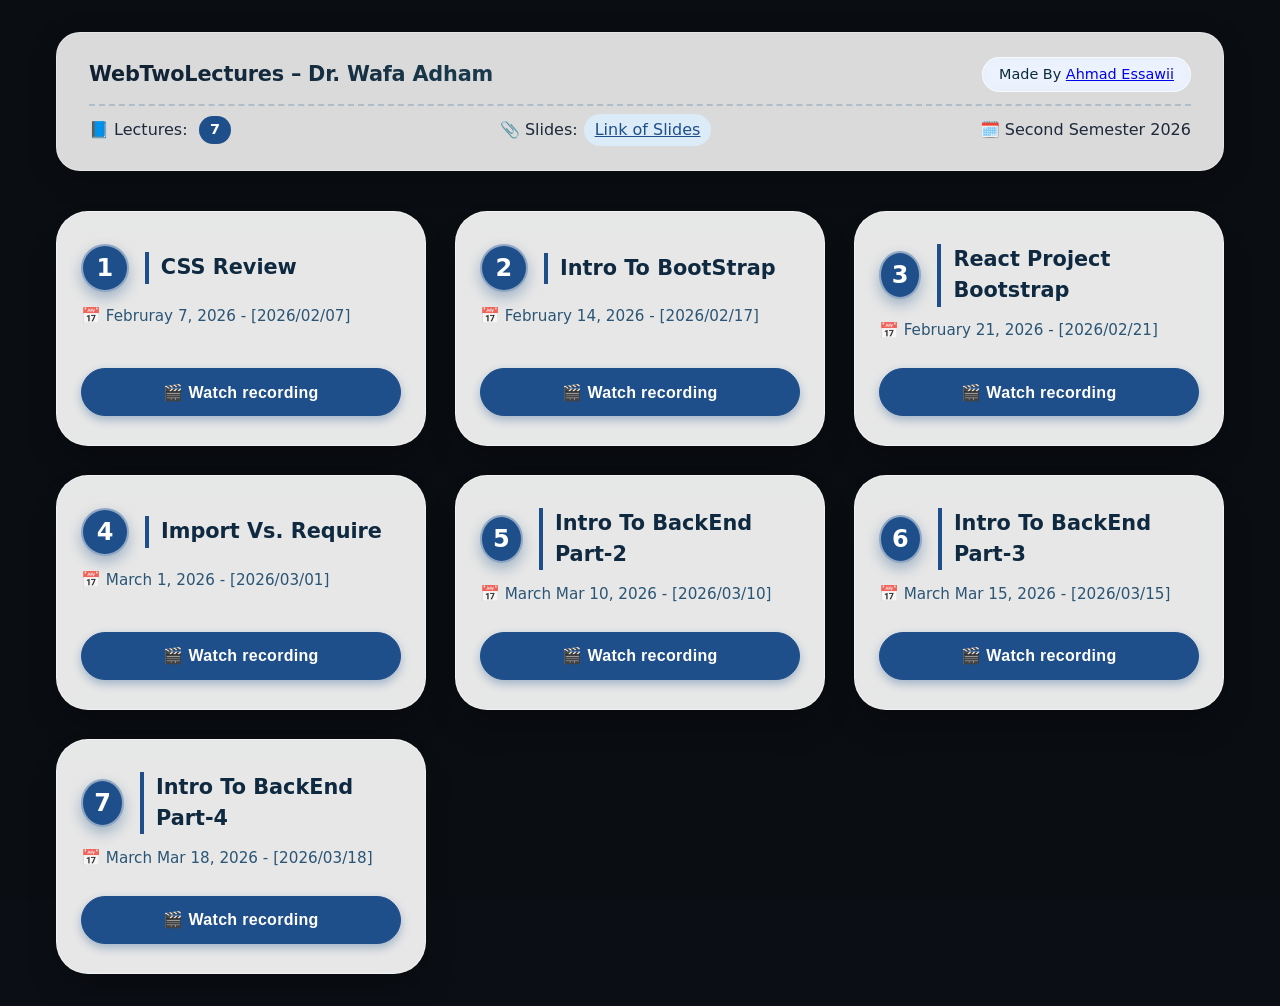
==== index.html @ af9c3833 "update lec 4 bio" ====
<!doctype html>
<html lang="en">
  <head>
    <meta charset="UTF-8" />
    <meta name="viewport" content="width=device-width, initial-scale=1.0" />
    <title>WebTwoLectures · Dr. Wafa Adham · recordings</title>
    <link rel="icon" type="image/png" href="favicon.svg" />
    <style>
      /* ----- RESET & BASE (with background canvas) ----- */
      * {
        margin: 0;
        padding: 0;
        box-sizing: border-box;
      }

      body {
        font-family:
          "Inter",
          system-ui,
          "Segoe UI",
          sans-serif;
        line-height: 1.5;
        color: #1e293b;
        min-height: 100vh;
        position: relative;
        background-color: #0b0e14; /* fallback dark */
      }

      /* canvas for moving code background (matrix-like rain) */
      #bg-canvas {
        position: fixed;
        top: 0;
        left: 0;
        width: 100%;
        height: 100%;
        z-index: 0;
        pointer-events: none;
        opacity: 0.3; /* slightly more subtle to let cards pop */
      }

      /* main container – centered, max width, sits above canvas */
      .container {
        max-width: 1200px;
        width: 100%;
        margin: 0 auto;
        padding: 2rem 1rem;
        position: relative;
        z-index: 2;
      }

      /* ----- HEADER RECTANGLE (with translucency) ----- */
      .header {
        background: rgba(255, 255, 255, 0.85);
        backdrop-filter: blur(8px);
        -webkit-backdrop-filter: blur(8px);
        border-radius: 24px;
        padding: 1.5rem 2rem;
        margin-bottom: 2.5rem;
        box-shadow: 0 8px 30px rgba(0, 0, 0, 0.2);
        border: 1px solid rgba(255, 255, 255, 0.3);
      }

      .header-top {
        display: flex;
        flex-wrap: wrap;
        justify-content: space-between;
        align-items: center;
        gap: 1rem 1.5rem;
        margin-bottom: 0.75rem;
      }

      .header-top span:first-child {
        font-weight: 600;
        font-size: 1.3rem;
        letter-spacing: -0.01em;
        background: linear-gradient(145deg, #0f1e2f, #1b3b4f);
        -webkit-background-clip: text;
        -webkit-text-fill-color: transparent;
        background-clip: text;
      }

      .header-top span:last-child {
        background: rgba(230, 240, 255, 0.7);
        backdrop-filter: blur(4px);
        padding: 0.35rem 1rem;
        border-radius: 40px;
        font-size: 0.9rem;
        font-weight: 500;
        color: #0c2b3b;
        border: 1px solid rgba(255, 255, 255, 0.6);
      }

      .header-bottom {
        display: flex;
        flex-wrap: wrap;
        justify-content: space-between;
        align-items: center;
        gap: 0.75rem 2rem;
        padding-top: 0.5rem;
        border-top: 2px dashed rgba(0, 70, 120, 0.2);
      }

      .header-bottom span {
        display: inline-flex;
        align-items: center;
        gap: 0.4rem;
        font-size: 1rem;
      }

      .header-bottom a {
        color: #1f4f8a;
        
        font-weight: 500;
        padding: 0.2rem 0.6rem;
        background: rgba(220, 240, 255, 0.8);
        border-radius: 30px;
        transition: all 0.2s;
        border: 1px solid transparent;
      }

      .header-bottom a:hover {
        background: white;
        border-color: #1f4f8a;
        box-shadow: 0 2px 8px rgba(0, 70, 150, 0.25);
      }

      #lecture-count {
        background: #1f4f8a;
        color: white;
        font-weight: 600;
        padding: 0.2rem 0.7rem;
        border-radius: 40px;
        margin-left: 0.3rem;
        font-size: 0.9rem;
      }

      /* ----- LECTURE CARDS GRID (glassmorphism) ----- */
      .cards-grid {
        display: grid;
        grid-template-columns: repeat(auto-fit, minmax(280px, 1fr));
        gap: 1.8rem;
      }

      .card {
        background: rgba(255, 255, 255, 0.9);
        backdrop-filter: blur(12px);
        -webkit-backdrop-filter: blur(12px);
        border-radius: 32px;
        padding: 2rem 1.5rem 1.8rem 1.5rem;
        box-shadow: 0 20px 35px -8px rgba(0, 0, 0, 0.3);
        transition: all 0.25s ease;
        border: 1px solid rgba(255, 255, 255, 0.5);
        display: flex;
        flex-direction: column;
      }

      .card:hover {
        transform: translateY(-6px);
        box-shadow: 0 28px 40px -12px rgba(0, 30, 60, 0.4);
        background: rgba(255, 255, 255, 0.95);
        border-color: rgba(255, 255, 255, 0.9);
      }

      /* circular lecture number */
      .lecture-circle {
        width: 48px;
        height: 48px;
        border-radius: 50%;
        background: #1f4f8a;
        color: white;
        display: flex;
        align-items: center;
        justify-content: center;
        font-weight: 700;
        font-size: 1.5rem;
        box-shadow: 0 6px 14px rgba(0, 60, 120, 0.3);
        border: 2px solid rgba(255, 255, 255, 0.5);
      }

      .lecture-header {
        display: flex;
        align-items: center;
        gap: 1rem;
        margin-bottom: 0.75rem;
      }

      .card .title {
        font-size: 1.3rem;
        font-weight: 600;
        color: #0f2a40;
        margin-bottom: 0;
        border-left: 4px solid #1f4f8a;
        padding-left: 0.75rem;
      }

      .card .date {
        font-size: 0.95rem;
        color: #2b5575;
        margin-bottom: 1.6rem;
        display: flex;
        align-items: center;
        gap: 0.3rem;
      }

      .card .date::before {
        content: "📅";
        font-size: 1rem;
        opacity: 0.8;
      }

      .card .btn {
        background: #1f4f8a;
        border: none;
        color: white;
        font-weight: 600;
        font-size: 1rem;
        padding: 0.85rem 1rem;
        border-radius: 50px;
        cursor: pointer;
        transition: 0.15s;
        margin-top: auto;
        border: 1px solid #1f4f8a;
        box-shadow: 0 4px 10px rgba(0, 60, 130, 0.3);
        letter-spacing: 0.3px;
        text-align: center;
      }

      .card .btn:hover {
        background: #0f3a6b;
        border-color: #0f3a6b;
        box-shadow: 0 8px 16px rgba(0, 60, 130, 0.4);
      }

      .card .btn:active {
        background: #09223f;
        transform: scale(0.98);
      }

      /* small screens adjustments */
      @media (max-width: 640px) {
        .container {
          padding: 1rem 0.8rem;
        }
        .header {
          padding: 1.2rem 1.2rem;
        }
        .header-top {
          flex-direction: column;
          align-items: start;
        }
        .header-bottom {
          flex-direction: column;
          align-items: start;
        }
      }
    </style>
  </head>
  <body>
    <!-- canvas background with moving "code rain" -->
    <canvas id="bg-canvas"></canvas>

    <div class="container">
      <!-- HEADER RECTANGLE -->
      <header class="header">
        <div class="header-top">
          <span>WebTwoLectures – Dr. Wafa Adham</a></span>
          <span>Made By 
            <a href="https://github.com/ahmadessawii06">Ahmad Essawii</a>
          </span>
        </div>
        <div class="header-bottom">
          <span>📘 Lectures: <span id="lecture-count">0</span></span>
          <span
            >📎 Slides:
            <a
              href="https://drive.google.com/drive/folders/1V4lIBkTQLwHPSqHY-ybVplbTp9C6y59g?usp=sharing"
              target="_blank"
              >Link of Slides</a
            >
          
            </span
          >
          
          <span>🗓️ Second Semester 2026</span>
        </div>
      </header>

      <!-- DYNAMIC CARD GRID (populated by javascript) -->
      <section class="cards-grid" id="cards-grid"></section>
    </div>

    <script>
      (function () {
        // ---------- LECTURE DATA (from user's actual Zoom recordings) ----------
        const lectures = [
          {
            number: 1,
            title: "CSS Review",
            date: "Februray 7, 2026 - [2026/02/07]",
            link: "https://najah.zoom.us/rec/share/GfE-yw1L3OrrpK7-4_NmH1Y3TwqD2L9-RE25ZGmRzAyy_fQp3EruBz7EmFxIPZs.f6yiy4x49yTmpgh8?startTime=1770466561000",
          },
          {
            number: 2,
            title: "Intro To BootStrap",
            date: "February 14, 2026 - [2026/02/17]",
            link: "https://najah.zoom.us/rec/share/jnXrUs1vDCTF4bRG0u16ZXqkDj1YrtQehoxVa2Ew5Ub48dmpmYC-75fMTHrUCfCi.45mSQeHfV4mw-sJD",
          },
          {
            number: 3,
            title: "React Project Bootstrap",
            date: "February 21, 2026 - [2026/02/21]",
            link: "https://najah.zoom.us/rec/share/7LRQXY2UVmUPSsKy1CGQSZcBMBHV3ytzP3WPhrN10jWZZxvfjTk7bTBpKIPqD6b_.JC_ZhQcYJ_AnfVmu",
          },
          {
            number: 4,
            title: "Import Vs. Require",
            date: "March 1, 2026 - [2026/03/01]",
            link: "https://najah.zoom.us/rec/play/i_cV4PdIHhkvTe6BQpdP_ZTJgqVLvc-HzaQJjQdWLXVQ7LXCrk9OmTTt67cMD9HKwfHPK_b2mYHsZJ2e.Ub-_vFTDfuTBlhVH?eagerLoadZvaPages=sidemenu.billing.plan_management&accessLevel=meeting&canPlayFromShare=true&from=share_recording_detail&continueMode=true&componentName=rec-play&originRequestUrl=https%3A%2F%2Fnajah.zoom.us%2Frec%2Fshare%2F3Xel1XxLfGbRfmLXL_6y4lkHfo3B3DHZxlm2fSU-pmNyiH1silzrjMYjBRPKV92r.Tso4KuNnG_EYph1h",
          },
          {number:5,
            title: "Intro To BackEnd Part-2",
            date: "March Mar 10, 2026 - [2026/03/10]",
            link: "https://najah.zoom.us/rec/play/iCs7ng-5gt39DkIOay0NP0CDi6cvbmsjDWjcNZNTDUNqySTPoe5309SylRzRpEXAoh8qYm4OBeWqc7gn.nLEEW1qcAUpH50mW?eagerLoadZvaPages=sidemenu.billing.plan_management&accessLevel=meeting&canPlayFromShare=true&from=share_recording_detail&continueMode=true&componentName=rec-play&originRequestUrl=https%3A%2F%2Fnajah.zoom.us%2Frec%2Fshare%2FbvRwZDo4JCzZ7Ok0nGcUopq6B-Aul1kcbj0qNU67GqXh1jOthjoVdJBnN5ApHsMB.6anX_3vDtdh3RY-t"
          },


          {
            number:6,
            title: "Intro To BackEnd Part-3",
            date: "March Mar 15, 2026 - [2026/03/15]",
            link: "https://najah.zoom.us/rec/play/n5huF3EDZ_UvvobanlkfDYPWSL5_QmZFFQbMGphmLTivdb3e5YfPskfhmrA0cqj-bfzLbigUoZOPEsR1.uFOMpkHSI17EnxJD?eagerLoadZvaPages=sidemenu.billing.plan_management&accessLevel=meeting&canPlayFromShare=true&from=share_recording_detail&continueMode=true&componentName=rec-play&originRequestUrl=https%3A%2F%2Fnajah.zoom.us%2Frec%2Fshare%2Fool2OfLz6-yvaxJw0ith0VzrgIskfS3c1B72rJbWNVVgR9ocSqph6OvW8vo-lZjc.Kwaf0k5q1_NpdHlJ"




          }
,
            {
            number:7,
            title: "Intro To BackEnd Part-4",
            date: "March Mar 18, 2026 - [2026/03/18]",
            link: "https://youtu.be/1uypE_42kuc"




          }


        ];

        // ---------- RENDER CARDS WITH CIRCLE NUMBER & REAL ZOOM LINKS ----------
        function renderLectureCards() {
          const grid = document.getElementById("cards-grid");
          if (!grid) return;

          grid.innerHTML = "";

          lectures.forEach((lect) => {
            const card = document.createElement("div");
            card.className = "card";

            // using a circle for lecture number + separate title
            card.innerHTML = `
            <div class="lecture-header">
              <div class="lecture-circle">${lect.number}</div>
              <p class="title">${lect.title}</p>
            </div>
            <p class="date">${lect.date}</p>
            <button class="btn" data-link="${lect.link}">🎬 Watch recording</button>
          `;

            // attach click handler to open Zoom link in new tab
            const button = card.querySelector(".btn");
            button.addEventListener("click", (e) => {
              e.preventDefault();
              const link = button.getAttribute("data-link");
              if (link) {
                window.open(link, "_blank", "noopener,noreferrer");
              } else {
                alert("Recording link not available.");
              }
            });

            grid.appendChild(card);
          });

          // update header count
          document.getElementById("lecture-count").textContent =
            lectures.length;
        }

        // run on DOM ready
        if (document.readyState === "loading") {
          document.addEventListener("DOMContentLoaded", renderLectureCards);
        } else {
          renderLectureCards();
        }

        // ---------- BACKGROUND "CODE RAIN" (matrix-like, keeps the vibe) ----------
        const canvas = document.getElementById("bg-canvas");
        const ctx = canvas.getContext("2d");

        let width, height;
        let columns = [];
        const fontSize = 18; // size of each "character"
        const chars =
          "01アイウエオカキクケコサシスセソタチツテトナニヌネノハヒフヘホマミムメモヤユヨラリルレロワヲンｱｲｳｴｵｶｷｸｹｺｻｼｽｾｿﾀﾁﾂﾃﾄﾅﾆﾇﾈﾉﾊﾋﾌﾍﾎﾏﾐﾑﾒﾓﾔﾕﾖﾗﾘﾙﾚﾛﾜｦﾝABCDEFGHIJKLMNOPQRSTUVWXYZ{}[]<>/\\|=+-_*&^%$#@!~";

        function initCanvas() {
          width = window.innerWidth;
          height = window.innerHeight;
          canvas.width = width;
          canvas.height = height;

          // number of columns based on character width
          const colCount = Math.ceil(width / fontSize);
          columns = [];
          for (let i = 0; i < colCount; i++) {
            columns[i] = Math.floor(Math.random() * -height); // start above screen
          }
        }

        function drawRain() {
          // semi-transparent black to create trail effect
          ctx.fillStyle = "rgba(8, 12, 18, 0.07)";
          ctx.fillRect(0, 0, width, height);

          ctx.fillStyle = "#8dd0ff"; // light blue code
          ctx.font = `bold ${fontSize}px 'Courier New', monospace`;
          ctx.textAlign = "center";

          for (let i = 0; i < columns.length; i++) {
            // pick a random character
            const char = chars[Math.floor(Math.random() * chars.length)];
            const x = i * fontSize + fontSize / 2;
            const y = columns[i];

            // draw character
            ctx.fillText(char, x, y);

            // move column down, reset if off screen
            if (y > height + fontSize) {
              columns[i] = -fontSize * Math.random() * 10;
            } else {
              columns[i] += fontSize * 0.5; // speed
            }
          }
          requestAnimationFrame(drawRain);
        }

        window.addEventListener("resize", () => {
          initCanvas();
        });

        // start background
        initCanvas();
        drawRain();
      })();
    </script>
  </body>
</html>
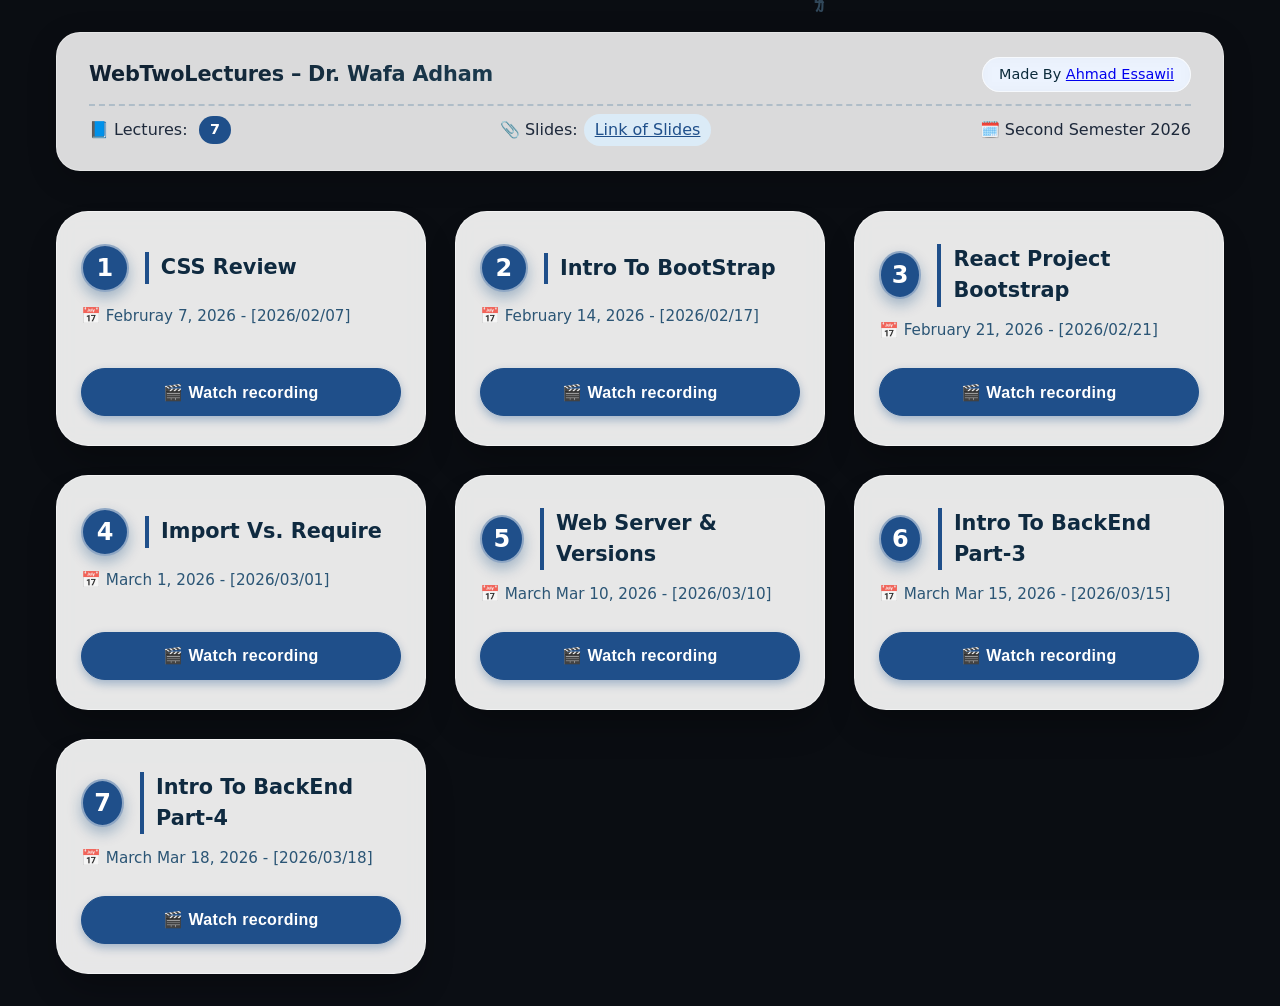
==== commit ebc29253: "update lec5 title" ====
--- a/index.html
+++ b/index.html
@@ -318,7 +318,7 @@
             link: "https://najah.zoom.us/rec/play/i_cV4PdIHhkvTe6BQpdP_ZTJgqVLvc-HzaQJjQdWLXVQ7LXCrk9OmTTt67cMD9HKwfHPK_b2mYHsZJ2e.Ub-_vFTDfuTBlhVH?eagerLoadZvaPages=sidemenu.billing.plan_management&accessLevel=meeting&canPlayFromShare=true&from=share_recording_detail&continueMode=true&componentName=rec-play&originRequestUrl=https%3A%2F%2Fnajah.zoom.us%2Frec%2Fshare%2F3Xel1XxLfGbRfmLXL_6y4lkHfo3B3DHZxlm2fSU-pmNyiH1silzrjMYjBRPKV92r.Tso4KuNnG_EYph1h",
           },
           {number:5,
-            title: "Intro To BackEnd Part-2",
+            title: "Web Server & Versions",
             date: "March Mar 10, 2026 - [2026/03/10]",
             link: "https://najah.zoom.us/rec/play/iCs7ng-5gt39DkIOay0NP0CDi6cvbmsjDWjcNZNTDUNqySTPoe5309SylRzRpEXAoh8qYm4OBeWqc7gn.nLEEW1qcAUpH50mW?eagerLoadZvaPages=sidemenu.billing.plan_management&accessLevel=meeting&canPlayFromShare=true&from=share_recording_detail&continueMode=true&componentName=rec-play&originRequestUrl=https%3A%2F%2Fnajah.zoom.us%2Frec%2Fshare%2FbvRwZDo4JCzZ7Ok0nGcUopq6B-Aul1kcbj0qNU67GqXh1jOthjoVdJBnN5ApHsMB.6anX_3vDtdh3RY-t"
           },
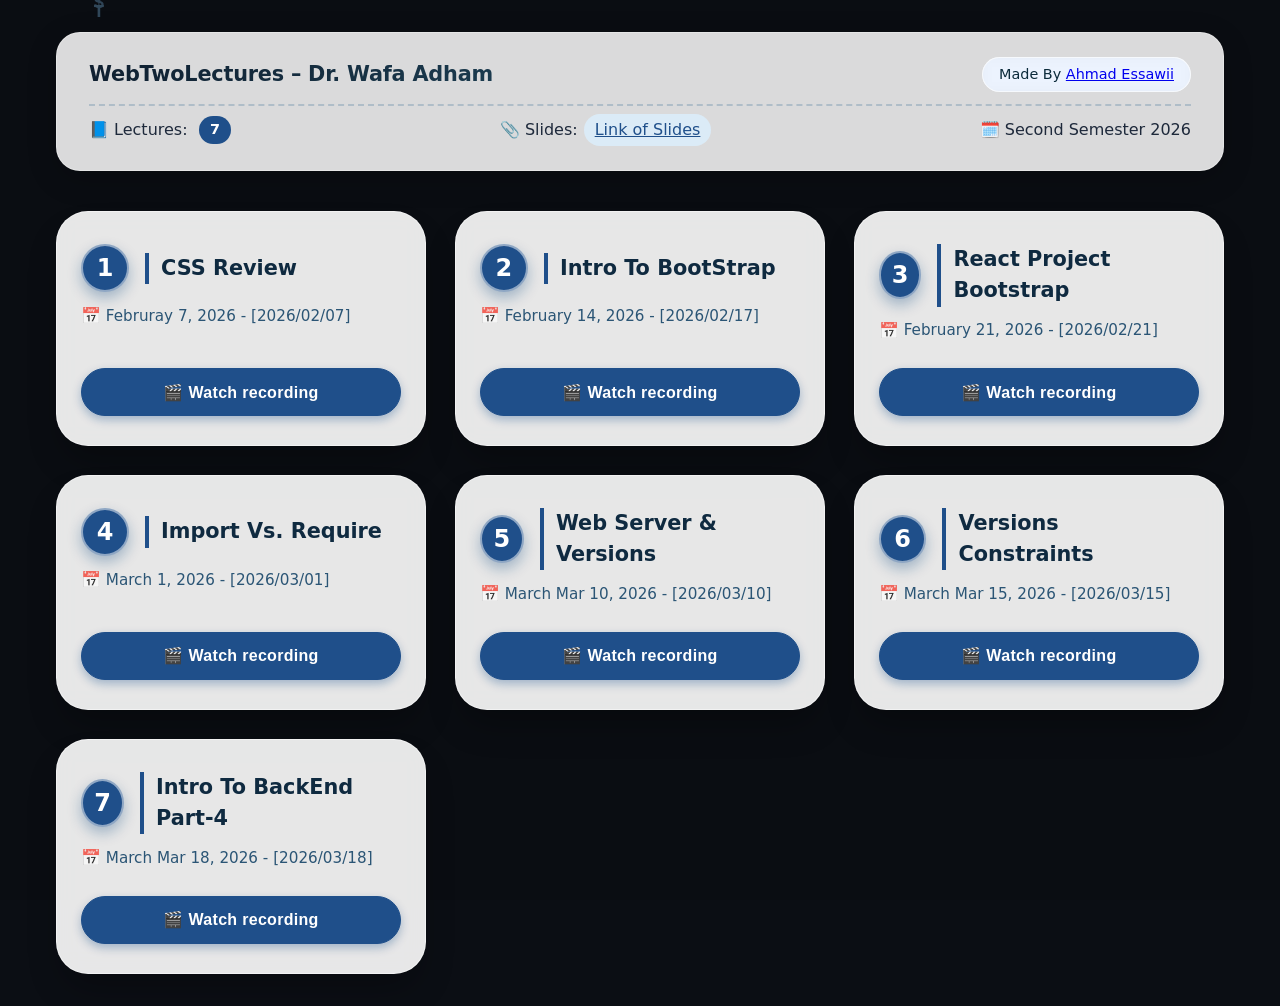
==== commit 691cc84a: "update lec6 title" ====
--- a/index.html
+++ b/index.html
@@ -326,7 +326,7 @@
 
           {
             number:6,
-            title: "Intro To BackEnd Part-3",
+            title: "Versions Constraints",
             date: "March Mar 15, 2026 - [2026/03/15]",
             link: "https://najah.zoom.us/rec/play/n5huF3EDZ_UvvobanlkfDYPWSL5_QmZFFQbMGphmLTivdb3e5YfPskfhmrA0cqj-bfzLbigUoZOPEsR1.uFOMpkHSI17EnxJD?eagerLoadZvaPages=sidemenu.billing.plan_management&accessLevel=meeting&canPlayFromShare=true&from=share_recording_detail&continueMode=true&componentName=rec-play&originRequestUrl=https%3A%2F%2Fnajah.zoom.us%2Frec%2Fshare%2Fool2OfLz6-yvaxJw0ith0VzrgIskfS3c1B72rJbWNVVgR9ocSqph6OvW8vo-lZjc.Kwaf0k5q1_NpdHlJ"
 
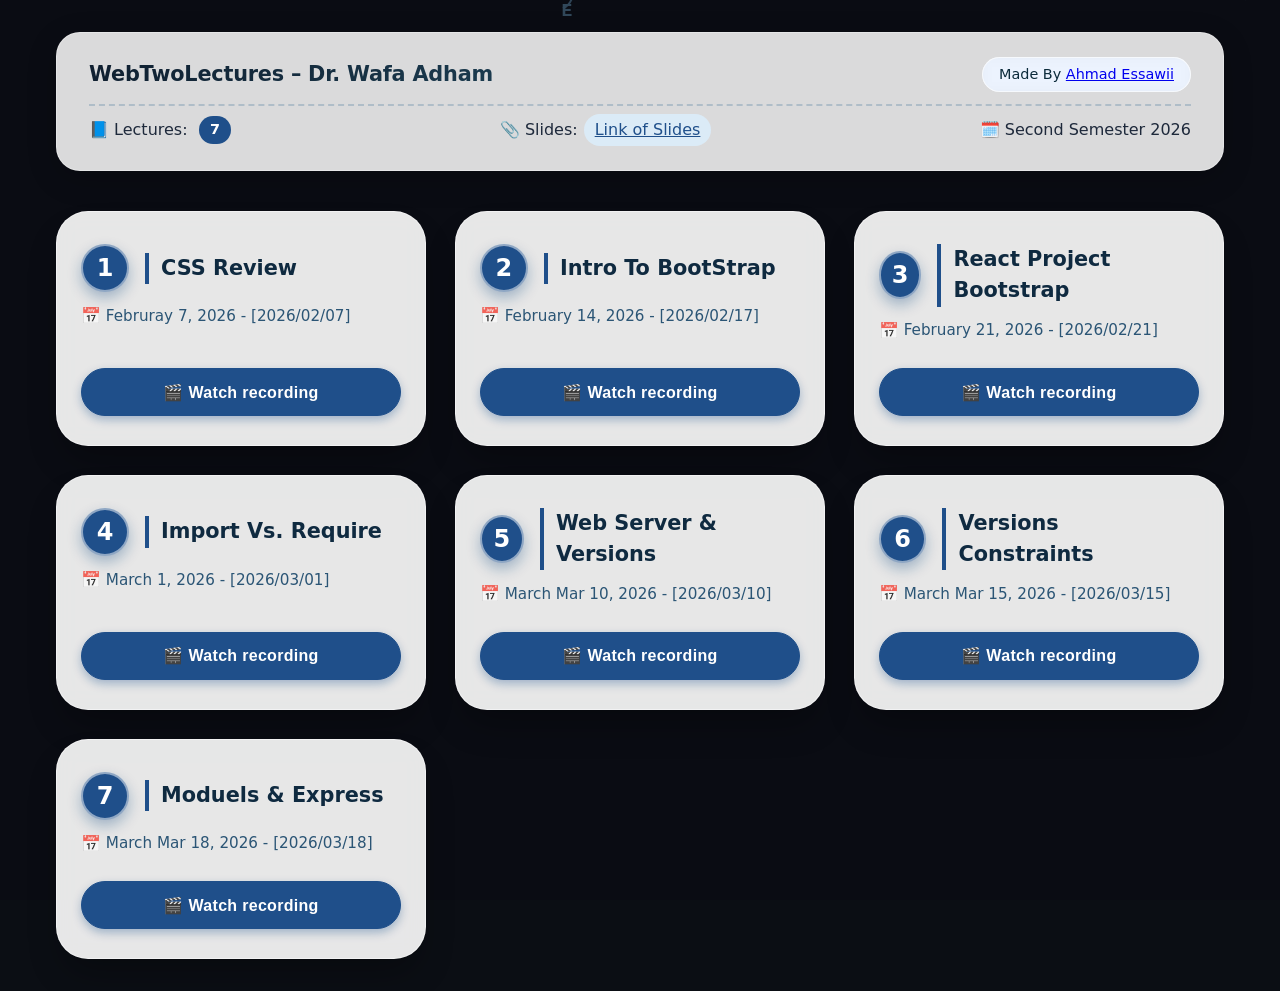
==== commit f24c6487: "update lec7 title" ====
--- a/index.html
+++ b/index.html
@@ -337,7 +337,7 @@
 ,
             {
             number:7,
-            title: "Intro To BackEnd Part-4",
+            title: "Moduels & Express",
             date: "March Mar 18, 2026 - [2026/03/18]",
             link: "https://youtu.be/1uypE_42kuc"
 
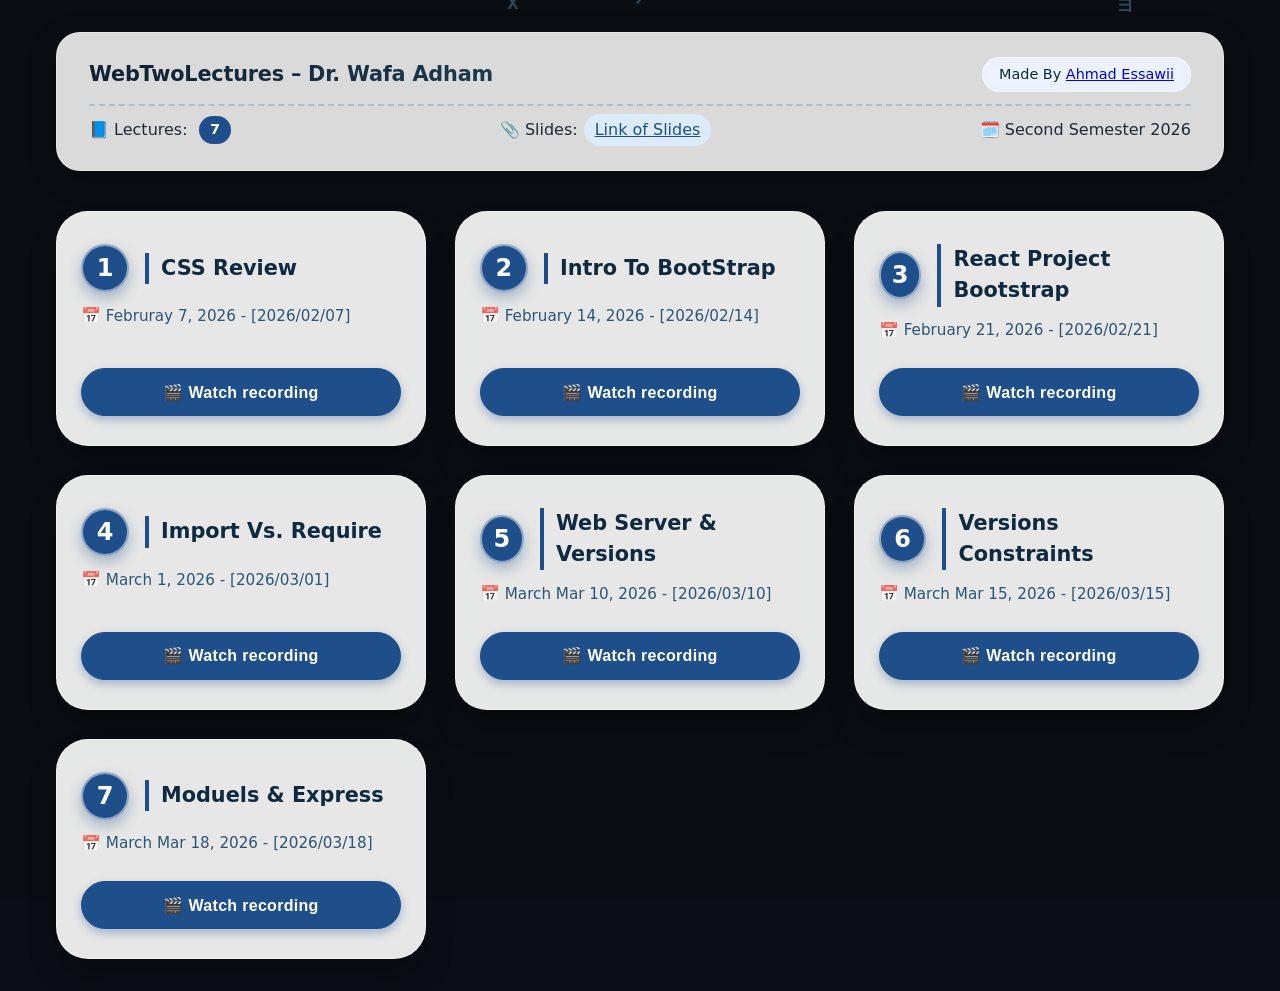
==== commit f4b3a005: "update lec 2 date" ====
--- a/index.html
+++ b/index.html
@@ -302,7 +302,7 @@
           {
             number: 2,
             title: "Intro To BootStrap",
-            date: "February 14, 2026 - [2026/02/17]",
+            date: "February 14, 2026 - [2026/02/14]",
             link: "https://najah.zoom.us/rec/share/jnXrUs1vDCTF4bRG0u16ZXqkDj1YrtQehoxVa2Ew5Ub48dmpmYC-75fMTHrUCfCi.45mSQeHfV4mw-sJD",
           },
           {
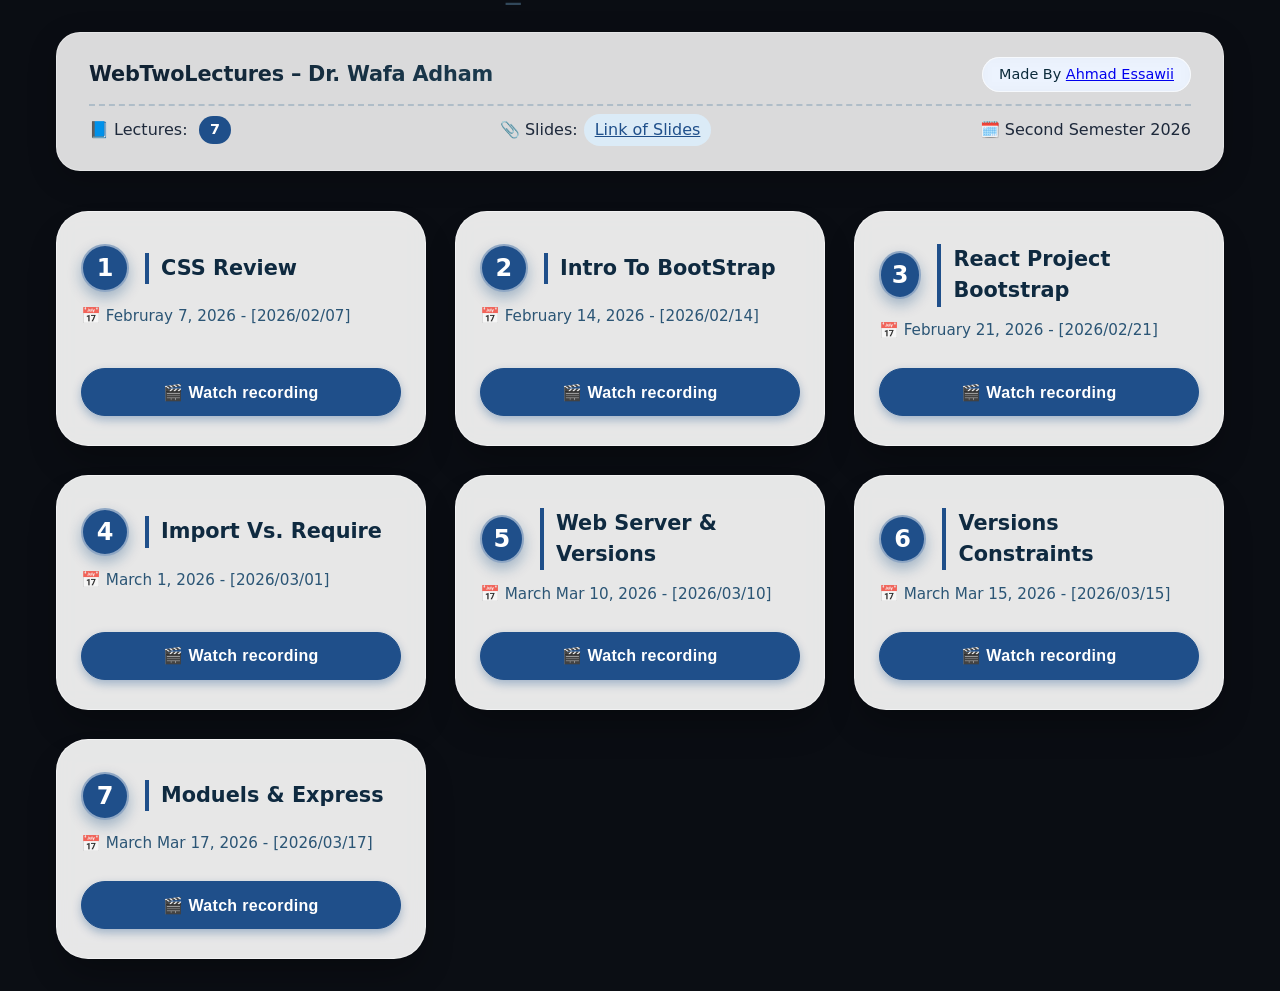
==== commit 36253399: "update lec7 title" ====
--- a/index.html
+++ b/index.html
@@ -338,7 +338,7 @@
             {
             number:7,
             title: "Moduels & Express",
-            date: "March Mar 18, 2026 - [2026/03/18]",
+            date: "March Mar 17, 2026 - [2026/03/17]",
             link: "https://youtu.be/1uypE_42kuc"
 
 
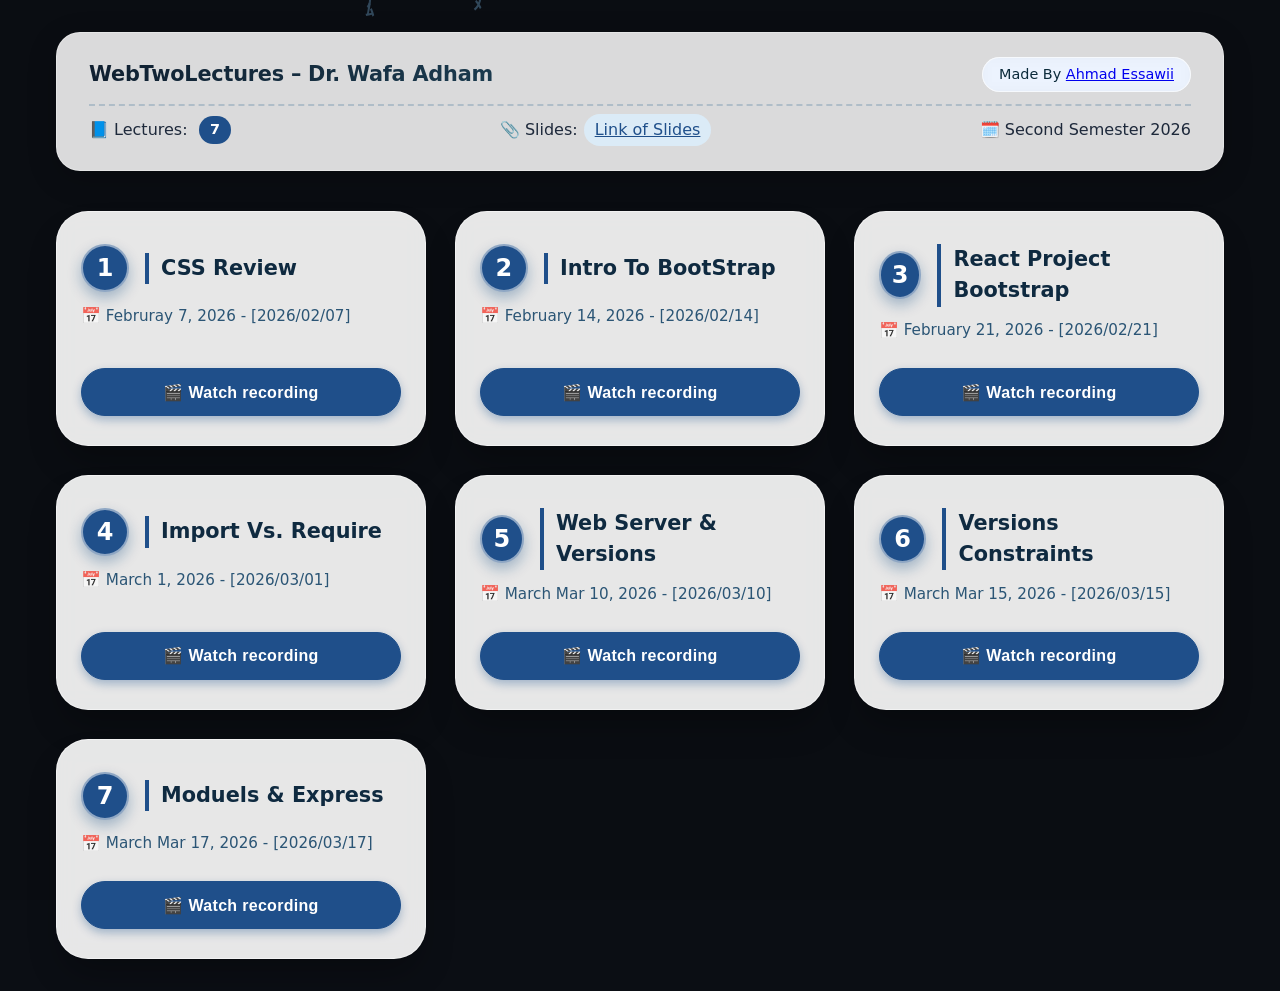
==== commit b1645697: "rechange files hirarchy" ====
--- a/index.html
+++ b/index.html
@@ -5,266 +5,16 @@
     <meta name="viewport" content="width=device-width, initial-scale=1.0" />
     <title>WebTwoLectures · Dr. Wafa Adham · recordings</title>
     <link rel="icon" type="image/png" href="favicon.svg" />
-    <style>
-      /* ----- RESET & BASE (with background canvas) ----- */
-      * {
-        margin: 0;
-        padding: 0;
-        box-sizing: border-box;
-      }
-
-      body {
-        font-family:
-          "Inter",
-          system-ui,
-          "Segoe UI",
-          sans-serif;
-        line-height: 1.5;
-        color: #1e293b;
-        min-height: 100vh;
-        position: relative;
-        background-color: #0b0e14; /* fallback dark */
-      }
-
-      /* canvas for moving code background (matrix-like rain) */
-      #bg-canvas {
-        position: fixed;
-        top: 0;
-        left: 0;
-        width: 100%;
-        height: 100%;
-        z-index: 0;
-        pointer-events: none;
-        opacity: 0.3; /* slightly more subtle to let cards pop */
-      }
-
-      /* main container – centered, max width, sits above canvas */
-      .container {
-        max-width: 1200px;
-        width: 100%;
-        margin: 0 auto;
-        padding: 2rem 1rem;
-        position: relative;
-        z-index: 2;
-      }
-
-      /* ----- HEADER RECTANGLE (with translucency) ----- */
-      .header {
-        background: rgba(255, 255, 255, 0.85);
-        backdrop-filter: blur(8px);
-        -webkit-backdrop-filter: blur(8px);
-        border-radius: 24px;
-        padding: 1.5rem 2rem;
-        margin-bottom: 2.5rem;
-        box-shadow: 0 8px 30px rgba(0, 0, 0, 0.2);
-        border: 1px solid rgba(255, 255, 255, 0.3);
-      }
-
-      .header-top {
-        display: flex;
-        flex-wrap: wrap;
-        justify-content: space-between;
-        align-items: center;
-        gap: 1rem 1.5rem;
-        margin-bottom: 0.75rem;
-      }
-
-      .header-top span:first-child {
-        font-weight: 600;
-        font-size: 1.3rem;
-        letter-spacing: -0.01em;
-        background: linear-gradient(145deg, #0f1e2f, #1b3b4f);
-        -webkit-background-clip: text;
-        -webkit-text-fill-color: transparent;
-        background-clip: text;
-      }
-
-      .header-top span:last-child {
-        background: rgba(230, 240, 255, 0.7);
-        backdrop-filter: blur(4px);
-        padding: 0.35rem 1rem;
-        border-radius: 40px;
-        font-size: 0.9rem;
-        font-weight: 500;
-        color: #0c2b3b;
-        border: 1px solid rgba(255, 255, 255, 0.6);
-      }
-
-      .header-bottom {
-        display: flex;
-        flex-wrap: wrap;
-        justify-content: space-between;
-        align-items: center;
-        gap: 0.75rem 2rem;
-        padding-top: 0.5rem;
-        border-top: 2px dashed rgba(0, 70, 120, 0.2);
-      }
-
-      .header-bottom span {
-        display: inline-flex;
-        align-items: center;
-        gap: 0.4rem;
-        font-size: 1rem;
-      }
-
-      .header-bottom a {
-        color: #1f4f8a;
-        
-        font-weight: 500;
-        padding: 0.2rem 0.6rem;
-        background: rgba(220, 240, 255, 0.8);
-        border-radius: 30px;
-        transition: all 0.2s;
-        border: 1px solid transparent;
-      }
-
-      .header-bottom a:hover {
-        background: white;
-        border-color: #1f4f8a;
-        box-shadow: 0 2px 8px rgba(0, 70, 150, 0.25);
-      }
-
-      #lecture-count {
-        background: #1f4f8a;
-        color: white;
-        font-weight: 600;
-        padding: 0.2rem 0.7rem;
-        border-radius: 40px;
-        margin-left: 0.3rem;
-        font-size: 0.9rem;
-      }
-
-      /* ----- LECTURE CARDS GRID (glassmorphism) ----- */
-      .cards-grid {
-        display: grid;
-        grid-template-columns: repeat(auto-fit, minmax(280px, 1fr));
-        gap: 1.8rem;
-      }
-
-      .card {
-        background: rgba(255, 255, 255, 0.9);
-        backdrop-filter: blur(12px);
-        -webkit-backdrop-filter: blur(12px);
-        border-radius: 32px;
-        padding: 2rem 1.5rem 1.8rem 1.5rem;
-        box-shadow: 0 20px 35px -8px rgba(0, 0, 0, 0.3);
-        transition: all 0.25s ease;
-        border: 1px solid rgba(255, 255, 255, 0.5);
-        display: flex;
-        flex-direction: column;
-      }
-
-      .card:hover {
-        transform: translateY(-6px);
-        box-shadow: 0 28px 40px -12px rgba(0, 30, 60, 0.4);
-        background: rgba(255, 255, 255, 0.95);
-        border-color: rgba(255, 255, 255, 0.9);
-      }
-
-      /* circular lecture number */
-      .lecture-circle {
-        width: 48px;
-        height: 48px;
-        border-radius: 50%;
-        background: #1f4f8a;
-        color: white;
-        display: flex;
-        align-items: center;
-        justify-content: center;
-        font-weight: 700;
-        font-size: 1.5rem;
-        box-shadow: 0 6px 14px rgba(0, 60, 120, 0.3);
-        border: 2px solid rgba(255, 255, 255, 0.5);
-      }
-
-      .lecture-header {
-        display: flex;
-        align-items: center;
-        gap: 1rem;
-        margin-bottom: 0.75rem;
-      }
-
-      .card .title {
-        font-size: 1.3rem;
-        font-weight: 600;
-        color: #0f2a40;
-        margin-bottom: 0;
-        border-left: 4px solid #1f4f8a;
-        padding-left: 0.75rem;
-      }
-
-      .card .date {
-        font-size: 0.95rem;
-        color: #2b5575;
-        margin-bottom: 1.6rem;
-        display: flex;
-        align-items: center;
-        gap: 0.3rem;
-      }
-
-      .card .date::before {
-        content: "📅";
-        font-size: 1rem;
-        opacity: 0.8;
-      }
-
-      .card .btn {
-        background: #1f4f8a;
-        border: none;
-        color: white;
-        font-weight: 600;
-        font-size: 1rem;
-        padding: 0.85rem 1rem;
-        border-radius: 50px;
-        cursor: pointer;
-        transition: 0.15s;
-        margin-top: auto;
-        border: 1px solid #1f4f8a;
-        box-shadow: 0 4px 10px rgba(0, 60, 130, 0.3);
-        letter-spacing: 0.3px;
-        text-align: center;
-      }
-
-      .card .btn:hover {
-        background: #0f3a6b;
-        border-color: #0f3a6b;
-        box-shadow: 0 8px 16px rgba(0, 60, 130, 0.4);
-      }
-
-      .card .btn:active {
-        background: #09223f;
-        transform: scale(0.98);
-      }
-
-      /* small screens adjustments */
-      @media (max-width: 640px) {
-        .container {
-          padding: 1rem 0.8rem;
-        }
-        .header {
-          padding: 1.2rem 1.2rem;
-        }
-        .header-top {
-          flex-direction: column;
-          align-items: start;
-        }
-        .header-bottom {
-          flex-direction: column;
-          align-items: start;
-        }
-      }
-    </style>
+    <link rel="stylesheet" href="style.css" />
   </head>
   <body>
-    <!-- canvas background with moving "code rain" -->
     <canvas id="bg-canvas"></canvas>
-
     <div class="container">
-      <!-- HEADER RECTANGLE -->
       <header class="header">
         <div class="header-top">
-          <span>WebTwoLectures – Dr. Wafa Adham</a></span>
-          <span>Made By 
+          <span>WebTwoLectures – Dr. Wafa Adham</span>
+          <span
+            >Made By
             <a href="https://github.com/ahmadessawii06">Ahmad Essawii</a>
           </span>
         </div>
@@ -277,186 +27,12 @@
               target="_blank"
               >Link of Slides</a
             >
-          
-            </span
-          >
-          
+          </span>
           <span>🗓️ Second Semester 2026</span>
         </div>
       </header>
-
-      <!-- DYNAMIC CARD GRID (populated by javascript) -->
       <section class="cards-grid" id="cards-grid"></section>
     </div>
-
-    <script>
-      (function () {
-        // ---------- LECTURE DATA (from user's actual Zoom recordings) ----------
-        const lectures = [
-          {
-            number: 1,
-            title: "CSS Review",
-            date: "Februray 7, 2026 - [2026/02/07]",
-            link: "https://najah.zoom.us/rec/share/GfE-yw1L3OrrpK7-4_NmH1Y3TwqD2L9-RE25ZGmRzAyy_fQp3EruBz7EmFxIPZs.f6yiy4x49yTmpgh8?startTime=1770466561000",
-          },
-          {
-            number: 2,
-            title: "Intro To BootStrap",
-            date: "February 14, 2026 - [2026/02/14]",
-            link: "https://najah.zoom.us/rec/share/jnXrUs1vDCTF4bRG0u16ZXqkDj1YrtQehoxVa2Ew5Ub48dmpmYC-75fMTHrUCfCi.45mSQeHfV4mw-sJD",
-          },
-          {
-            number: 3,
-            title: "React Project Bootstrap",
-            date: "February 21, 2026 - [2026/02/21]",
-            link: "https://najah.zoom.us/rec/share/7LRQXY2UVmUPSsKy1CGQSZcBMBHV3ytzP3WPhrN10jWZZxvfjTk7bTBpKIPqD6b_.JC_ZhQcYJ_AnfVmu",
-          },
-          {
-            number: 4,
-            title: "Import Vs. Require",
-            date: "March 1, 2026 - [2026/03/01]",
-            link: "https://najah.zoom.us/rec/play/i_cV4PdIHhkvTe6BQpdP_ZTJgqVLvc-HzaQJjQdWLXVQ7LXCrk9OmTTt67cMD9HKwfHPK_b2mYHsZJ2e.Ub-_vFTDfuTBlhVH?eagerLoadZvaPages=sidemenu.billing.plan_management&accessLevel=meeting&canPlayFromShare=true&from=share_recording_detail&continueMode=true&componentName=rec-play&originRequestUrl=https%3A%2F%2Fnajah.zoom.us%2Frec%2Fshare%2F3Xel1XxLfGbRfmLXL_6y4lkHfo3B3DHZxlm2fSU-pmNyiH1silzrjMYjBRPKV92r.Tso4KuNnG_EYph1h",
-          },
-          {number:5,
-            title: "Web Server & Versions",
-            date: "March Mar 10, 2026 - [2026/03/10]",
-            link: "https://najah.zoom.us/rec/play/iCs7ng-5gt39DkIOay0NP0CDi6cvbmsjDWjcNZNTDUNqySTPoe5309SylRzRpEXAoh8qYm4OBeWqc7gn.nLEEW1qcAUpH50mW?eagerLoadZvaPages=sidemenu.billing.plan_management&accessLevel=meeting&canPlayFromShare=true&from=share_recording_detail&continueMode=true&componentName=rec-play&originRequestUrl=https%3A%2F%2Fnajah.zoom.us%2Frec%2Fshare%2FbvRwZDo4JCzZ7Ok0nGcUopq6B-Aul1kcbj0qNU67GqXh1jOthjoVdJBnN5ApHsMB.6anX_3vDtdh3RY-t"
-          },
-
-
-          {
-            number:6,
-            title: "Versions Constraints",
-            date: "March Mar 15, 2026 - [2026/03/15]",
-            link: "https://najah.zoom.us/rec/play/n5huF3EDZ_UvvobanlkfDYPWSL5_QmZFFQbMGphmLTivdb3e5YfPskfhmrA0cqj-bfzLbigUoZOPEsR1.uFOMpkHSI17EnxJD?eagerLoadZvaPages=sidemenu.billing.plan_management&accessLevel=meeting&canPlayFromShare=true&from=share_recording_detail&continueMode=true&componentName=rec-play&originRequestUrl=https%3A%2F%2Fnajah.zoom.us%2Frec%2Fshare%2Fool2OfLz6-yvaxJw0ith0VzrgIskfS3c1B72rJbWNVVgR9ocSqph6OvW8vo-lZjc.Kwaf0k5q1_NpdHlJ"
-
-
-
-
-          }
-,
-            {
-            number:7,
-            title: "Moduels & Express",
-            date: "March Mar 17, 2026 - [2026/03/17]",
-            link: "https://youtu.be/1uypE_42kuc"
-
-
-
-
-          }
-
-
-        ];
-
-        // ---------- RENDER CARDS WITH CIRCLE NUMBER & REAL ZOOM LINKS ----------
-        function renderLectureCards() {
-          const grid = document.getElementById("cards-grid");
-          if (!grid) return;
-
-          grid.innerHTML = "";
-
-          lectures.forEach((lect) => {
-            const card = document.createElement("div");
-            card.className = "card";
-
-            // using a circle for lecture number + separate title
-            card.innerHTML = `
-            <div class="lecture-header">
-              <div class="lecture-circle">${lect.number}</div>
-              <p class="title">${lect.title}</p>
-            </div>
-            <p class="date">${lect.date}</p>
-            <button class="btn" data-link="${lect.link}">🎬 Watch recording</button>
-          `;
-
-            // attach click handler to open Zoom link in new tab
-            const button = card.querySelector(".btn");
-            button.addEventListener("click", (e) => {
-              e.preventDefault();
-              const link = button.getAttribute("data-link");
-              if (link) {
-                window.open(link, "_blank", "noopener,noreferrer");
-              } else {
-                alert("Recording link not available.");
-              }
-            });
-
-            grid.appendChild(card);
-          });
-
-          // update header count
-          document.getElementById("lecture-count").textContent =
-            lectures.length;
-        }
-
-        // run on DOM ready
-        if (document.readyState === "loading") {
-          document.addEventListener("DOMContentLoaded", renderLectureCards);
-        } else {
-          renderLectureCards();
-        }
-
-        // ---------- BACKGROUND "CODE RAIN" (matrix-like, keeps the vibe) ----------
-        const canvas = document.getElementById("bg-canvas");
-        const ctx = canvas.getContext("2d");
-
-        let width, height;
-        let columns = [];
-        const fontSize = 18; // size of each "character"
-        const chars =
-          "01アイウエオカキクケコサシスセソタチツテトナニヌネノハヒフヘホマミムメモヤユヨラリルレロワヲンｱｲｳｴｵｶｷｸｹｺｻｼｽｾｿﾀﾁﾂﾃﾄﾅﾆﾇﾈﾉﾊﾋﾌﾍﾎﾏﾐﾑﾒﾓﾔﾕﾖﾗﾘﾙﾚﾛﾜｦﾝABCDEFGHIJKLMNOPQRSTUVWXYZ{}[]<>/\\|=+-_*&^%$#@!~";
-
-        function initCanvas() {
-          width = window.innerWidth;
-          height = window.innerHeight;
-          canvas.width = width;
-          canvas.height = height;
-
-          // number of columns based on character width
-          const colCount = Math.ceil(width / fontSize);
-          columns = [];
-          for (let i = 0; i < colCount; i++) {
-            columns[i] = Math.floor(Math.random() * -height); // start above screen
-          }
-        }
-
-        function drawRain() {
-          // semi-transparent black to create trail effect
-          ctx.fillStyle = "rgba(8, 12, 18, 0.07)";
-          ctx.fillRect(0, 0, width, height);
-
-          ctx.fillStyle = "#8dd0ff"; // light blue code
-          ctx.font = `bold ${fontSize}px 'Courier New', monospace`;
-          ctx.textAlign = "center";
-
-          for (let i = 0; i < columns.length; i++) {
-            // pick a random character
-            const char = chars[Math.floor(Math.random() * chars.length)];
-            const x = i * fontSize + fontSize / 2;
-            const y = columns[i];
-
-            // draw character
-            ctx.fillText(char, x, y);
-
-            // move column down, reset if off screen
-            if (y > height + fontSize) {
-              columns[i] = -fontSize * Math.random() * 10;
-            } else {
-              columns[i] += fontSize * 0.5; // speed
-            }
-          }
-          requestAnimationFrame(drawRain);
-        }
-
-        window.addEventListener("resize", () => {
-          initCanvas();
-        });
-
-        // start background
-        initCanvas();
-        drawRain();
-      })();
-    </script>
+    <script src="script.js"></script>
   </body>
 </html>
--- a/style.css
+++ b/style.css
@@ -0,0 +1,238 @@
+/* ----- RESET & BASE ----- */
+* {
+  margin: 0;
+  padding: 0;
+  box-sizing: border-box;
+}
+
+body {
+  font-family: "Inter", system-ui, "Segoe UI", sans-serif;
+  line-height: 1.5;
+  color: #1e293b;
+  min-height: 100vh;
+  position: relative;
+  background-color: #0b0e14;
+}
+
+#bg-canvas {
+  position: fixed;
+  top: 0;
+  left: 0;
+  width: 100%;
+  height: 100%;
+  z-index: 0;
+  pointer-events: none;
+  opacity: 0.3;
+}
+
+.container {
+  max-width: 1200px;
+  width: 100%;
+  margin: 0 auto;
+  padding: 2rem 1rem;
+  position: relative;
+  z-index: 2;
+}
+
+/* ----- HEADER ----- */
+.header {
+  background: rgba(255, 255, 255, 0.85);
+  backdrop-filter: blur(8px);
+  -webkit-backdrop-filter: blur(8px);
+  border-radius: 24px;
+  padding: 1.5rem 2rem;
+  margin-bottom: 2.5rem;
+  box-shadow: 0 8px 30px rgba(0, 0, 0, 0.2);
+  border: 1px solid rgba(255, 255, 255, 0.3);
+}
+
+.header-top {
+  display: flex;
+  flex-wrap: wrap;
+  justify-content: space-between;
+  align-items: center;
+  gap: 1rem 1.5rem;
+  margin-bottom: 0.75rem;
+}
+
+.header-top span:first-child {
+  font-weight: 600;
+  font-size: 1.3rem;
+  letter-spacing: -0.01em;
+  background: linear-gradient(145deg, #0f1e2f, #1b3b4f);
+  -webkit-background-clip: text;
+  -webkit-text-fill-color: transparent;
+  background-clip: text;
+}
+
+.header-top span:last-child {
+  background: rgba(230, 240, 255, 0.7);
+  backdrop-filter: blur(4px);
+  padding: 0.35rem 1rem;
+  border-radius: 40px;
+  font-size: 0.9rem;
+  font-weight: 500;
+  color: #0c2b3b;
+  border: 1px solid rgba(255, 255, 255, 0.6);
+}
+
+.header-bottom {
+  display: flex;
+  flex-wrap: wrap;
+  justify-content: space-between;
+  align-items: center;
+  gap: 0.75rem 2rem;
+  padding-top: 0.5rem;
+  border-top: 2px dashed rgba(0, 70, 120, 0.2);
+}
+
+.header-bottom span {
+  display: inline-flex;
+  align-items: center;
+  gap: 0.4rem;
+  font-size: 1rem;
+}
+
+.header-bottom a {
+  color: #1f4f8a;
+  font-weight: 500;
+  padding: 0.2rem 0.6rem;
+  background: rgba(220, 240, 255, 0.8);
+  border-radius: 30px;
+  transition: all 0.2s;
+  border: 1px solid transparent;
+}
+
+.header-bottom a:hover {
+  background: white;
+  border-color: #1f4f8a;
+  box-shadow: 0 2px 8px rgba(0, 70, 150, 0.25);
+}
+
+#lecture-count {
+  background: #1f4f8a;
+  color: white;
+  font-weight: 600;
+  padding: 0.2rem 0.7rem;
+  border-radius: 40px;
+  margin-left: 0.3rem;
+  font-size: 0.9rem;
+}
+
+/* ----- CARDS GRID ----- */
+.cards-grid {
+  display: grid;
+  grid-template-columns: repeat(auto-fit, minmax(280px, 1fr));
+  gap: 1.8rem;
+}
+
+.card {
+  background: rgba(255, 255, 255, 0.9);
+  backdrop-filter: blur(12px);
+  -webkit-backdrop-filter: blur(12px);
+  border-radius: 32px;
+  padding: 2rem 1.5rem 1.8rem 1.5rem;
+  box-shadow: 0 20px 35px -8px rgba(0, 0, 0, 0.3);
+  transition: all 0.25s ease;
+  border: 1px solid rgba(255, 255, 255, 0.5);
+  display: flex;
+  flex-direction: column;
+}
+
+.card:hover {
+  transform: translateY(-6px);
+  box-shadow: 0 28px 40px -12px rgba(0, 30, 60, 0.4);
+  background: rgba(255, 255, 255, 0.95);
+  border-color: rgba(255, 255, 255, 0.9);
+}
+
+.lecture-circle {
+  width: 48px;
+  height: 48px;
+  border-radius: 50%;
+  background: #1f4f8a;
+  color: white;
+  display: flex;
+  align-items: center;
+  justify-content: center;
+  font-weight: 700;
+  font-size: 1.5rem;
+  box-shadow: 0 6px 14px rgba(0, 60, 120, 0.3);
+  border: 2px solid rgba(255, 255, 255, 0.5);
+}
+
+.lecture-header {
+  display: flex;
+  align-items: center;
+  gap: 1rem;
+  margin-bottom: 0.75rem;
+}
+
+.card .title {
+  font-size: 1.3rem;
+  font-weight: 600;
+  color: #0f2a40;
+  margin-bottom: 0;
+  border-left: 4px solid #1f4f8a;
+  padding-left: 0.75rem;
+}
+
+.card .date {
+  font-size: 0.95rem;
+  color: #2b5575;
+  margin-bottom: 1.6rem;
+  display: flex;
+  align-items: center;
+  gap: 0.3rem;
+}
+
+.card .date::before {
+  content: "📅";
+  font-size: 1rem;
+  opacity: 0.8;
+}
+
+.card .btn {
+  background: #1f4f8a;
+  border: none;
+  color: white;
+  font-weight: 600;
+  font-size: 1rem;
+  padding: 0.85rem 1rem;
+  border-radius: 50px;
+  cursor: pointer;
+  transition: 0.15s;
+  margin-top: auto;
+  border: 1px solid #1f4f8a;
+  box-shadow: 0 4px 10px rgba(0, 60, 130, 0.3);
+  letter-spacing: 0.3px;
+  text-align: center;
+}
+
+.card .btn:hover {
+  background: #0f3a6b;
+  border-color: #0f3a6b;
+  box-shadow: 0 8px 16px rgba(0, 60, 130, 0.4);
+}
+
+.card .btn:active {
+  background: #09223f;
+  transform: scale(0.98);
+}
+
+@media (max-width: 640px) {
+  .container {
+    padding: 1rem 0.8rem;
+  }
+  .header {
+    padding: 1.2rem 1.2rem;
+  }
+  .header-top {
+    flex-direction: column;
+    align-items: start;
+  }
+  .header-bottom {
+    flex-direction: column;
+    align-items: start;
+  }
+}
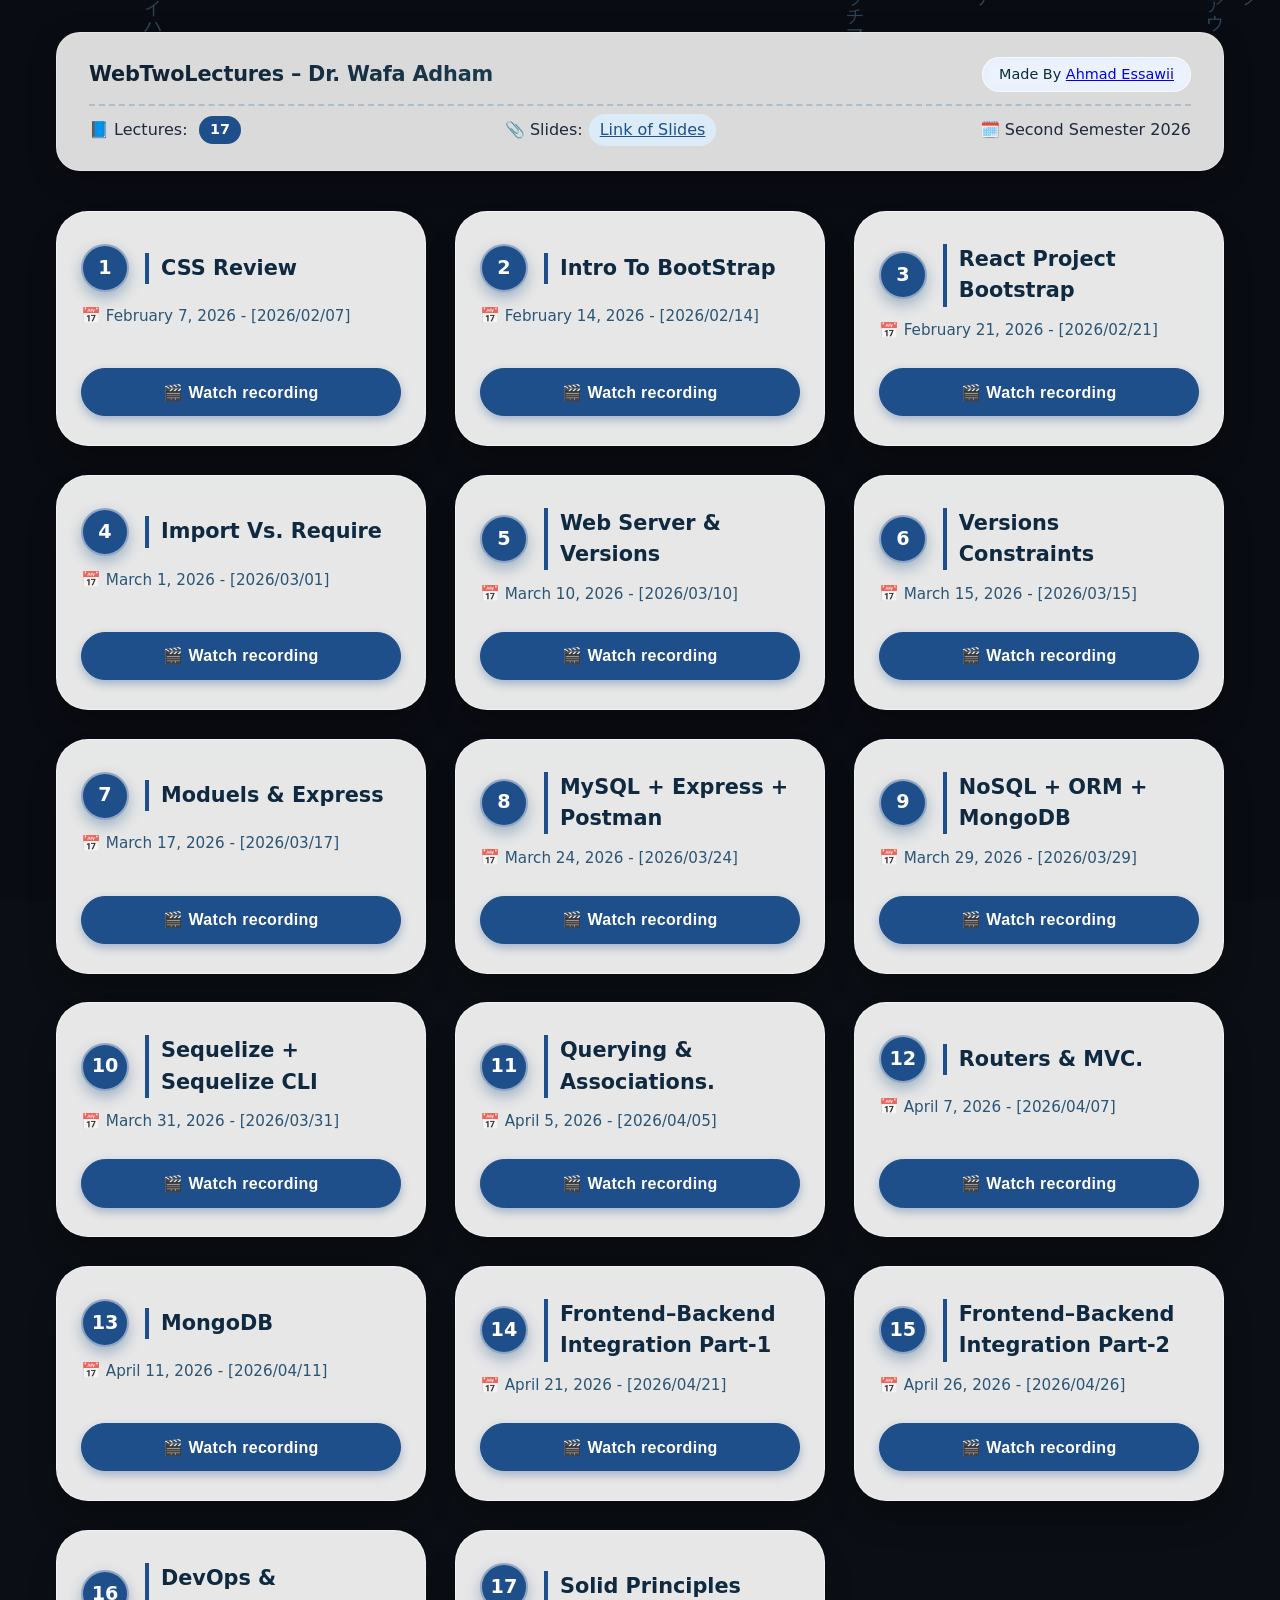
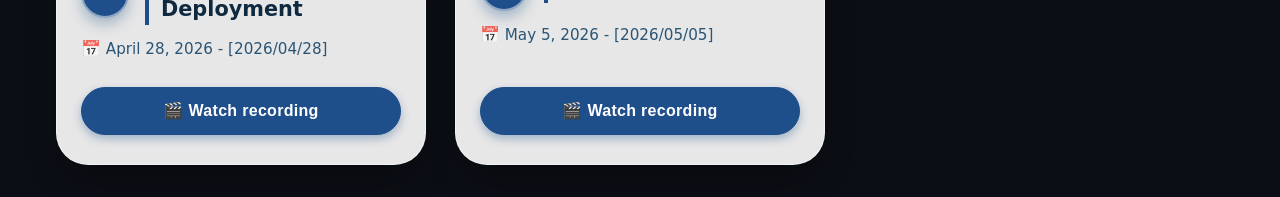
==== commit 63a352f4: "refactor: modularize project structure and fix date formats" ====
--- a/index.html
+++ b/index.html
@@ -4,8 +4,8 @@
     <meta charset="UTF-8" />
     <meta name="viewport" content="width=device-width, initial-scale=1.0" />
     <title>WebTwoLectures · Dr. Wafa Adham · recordings</title>
-    <link rel="icon" type="image/png" href="favicon.svg" />
-    <link rel="stylesheet" href="style.css" />
+    <link rel="icon" type="image/png" href="./assets/favicon.svg" />
+    <link rel="stylesheet" href="./styles/style.css" />
   </head>
   <body>
     <canvas id="bg-canvas"></canvas>
@@ -33,6 +33,6 @@
       </header>
       <section class="cards-grid" id="cards-grid"></section>
     </div>
-    <script src="script.js"></script>
+  <script type="module" src="scripts/main.js"></script>
   </body>
 </html>
--- a/styles/style.css
+++ b/styles/style.css
@@ -0,0 +1,244 @@
+/* ----- RESET & BASE ----- */
+* {
+  margin: 0;
+  padding: 0;
+  box-sizing: border-box;
+}
+
+body {
+  font-family: "Inter", system-ui, "Segoe UI", sans-serif;
+  line-height: 1.5;
+  color: #1e293b;
+  min-height: 100vh;
+  position: relative;
+  background-color: #0b0e14;
+}
+
+#bg-canvas {
+  position: fixed;
+  top: 0;
+  left: 0;
+  width: 100%;
+  height: 100%;
+  z-index: 0;
+  pointer-events: none;
+  opacity: 0.3;
+}
+
+.container {
+  max-width: 1200px;
+  width: 100%;
+  margin: 0 auto;
+  padding: 2rem 1rem;
+  position: relative;
+  z-index: 2;
+}
+
+/* ----- HEADER ----- */
+.header {
+  background: rgba(255, 255, 255, 0.85);
+  backdrop-filter: blur(8px);
+  -webkit-backdrop-filter: blur(8px);
+  border-radius: 24px;
+  padding: 1.5rem 2rem;
+  margin-bottom: 2.5rem;
+  box-shadow: 0 8px 30px rgba(0, 0, 0, 0.2);
+  border: 1px solid rgba(255, 255, 255, 0.3);
+}
+
+.header-top {
+  display: flex;
+  flex-wrap: wrap;
+  justify-content: space-between;
+  align-items: center;
+  gap: 1rem 1.5rem;
+  margin-bottom: 0.75rem;
+}
+
+.header-top span:first-child {
+  font-weight: 600;
+  font-size: 1.3rem;
+  letter-spacing: -0.01em;
+  background: linear-gradient(145deg, #0f1e2f, #1b3b4f);
+  -webkit-background-clip: text;
+  -webkit-text-fill-color: transparent;
+  background-clip: text;
+}
+
+.header-top span:last-child {
+  background: rgba(230, 240, 255, 0.7);
+  backdrop-filter: blur(4px);
+  padding: 0.35rem 1rem;
+  border-radius: 40px;
+  font-size: 0.9rem;
+  font-weight: 500;
+  color: #0c2b3b;
+  border: 1px solid rgba(255, 255, 255, 0.6);
+}
+
+.header-bottom {
+  display: flex;
+  flex-wrap: wrap;
+  justify-content: space-between;
+  align-items: center;
+  gap: 0.75rem 2rem;
+  padding-top: 0.5rem;
+  border-top: 2px dashed rgba(0, 70, 120, 0.2);
+}
+
+.header-bottom span {
+  display: inline-flex;
+  align-items: center;
+  gap: 0.4rem;
+  font-size: 1rem;
+}
+
+.header-bottom a {
+  color: #1f4f8a;
+  font-weight: 500;
+  padding: 0.2rem 0.6rem;
+  background: rgba(220, 240, 255, 0.8);
+  border-radius: 30px;
+  transition: all 0.2s;
+  border: 1px solid transparent;
+}
+
+.header-bottom a:hover {
+  background: white;
+  border-color: #1f4f8a;
+  box-shadow: 0 2px 8px rgba(0, 70, 150, 0.25);
+}
+
+#lecture-count {
+  background: #1f4f8a;
+  color: white;
+  font-weight: 600;
+  padding: 0.2rem 0.7rem;
+  border-radius: 40px;
+  margin-left: 0.3rem;
+  font-size: 0.9rem;
+}
+
+/* ----- CARDS GRID ----- */
+.cards-grid {
+  display: grid;
+  grid-template-columns: repeat(auto-fit, minmax(280px, 1fr));
+  gap: 1.8rem;
+}
+
+.card {
+  background: rgba(255, 255, 255, 0.9);
+  backdrop-filter: blur(12px);
+  -webkit-backdrop-filter: blur(12px);
+  border-radius: 32px;
+  padding: 2rem 1.5rem 1.8rem 1.5rem;
+  box-shadow: 0 20px 35px -8px rgba(0, 0, 0, 0.3);
+  transition: all 0.25s ease;
+  border: 1px solid rgba(255, 255, 255, 0.5);
+  display: flex;
+  flex-direction: column;
+}
+
+.card:hover {
+  transform: translateY(-6px);
+  box-shadow: 0 28px 40px -12px rgba(0, 30, 60, 0.4);
+  background: rgba(255, 255, 255, 0.95);
+  border-color: rgba(255, 255, 255, 0.9);
+}
+
+
+
+
+.lecture-circle {
+  width: 48px;
+  height: 48px;
+  min-width: 48px; /* إضافة هذه السطر */
+  border-radius: 50%;
+  background: #1f4f8a;
+  color: white;
+  display: flex;
+  align-items: center;
+  justify-content: center;
+  font-weight: 700;
+  font-size: 1.2rem; /* تصغير الخط قليلاً إذا زاد عدد الأرقام */
+  box-shadow: 0 6px 14px rgba(0, 60, 120, 0.3);
+  border: 2px solid rgba(255, 255, 255, 0.5);
+}
+
+.lecture-header {
+  display: flex;
+  align-items: center;
+  gap: 1rem;
+  margin-bottom: 0.75rem;
+}
+
+.card .title {
+  font-size: 1.3rem;
+  font-weight: 600;
+  color: #0f2a40;
+  margin-bottom: 0;
+  border-left: 4px solid #1f4f8a;
+  padding-left: 0.75rem;
+}
+
+.card .date {
+  font-size: 0.95rem;
+  color: #2b5575;
+  margin-bottom: 1.6rem;
+  display: flex;
+  align-items: center;
+  gap: 0.3rem;
+}
+
+.card .date::before {
+  content: "📅";
+  font-size: 1rem;
+  opacity: 0.8;
+}
+
+.card .btn {
+  background: #1f4f8a;
+  border: none;
+  color: white;
+  font-weight: 600;
+  font-size: 1rem;
+  padding: 0.85rem 1rem;
+  border-radius: 50px;
+  cursor: pointer;
+  transition: 0.15s;
+  margin-top: auto;
+  border: 1px solid #1f4f8a;
+  box-shadow: 0 4px 10px rgba(0, 60, 130, 0.3);
+  letter-spacing: 0.3px;
+  text-align: center;
+}
+
+.card .btn:hover {
+  background: #0f3a6b;
+  border-color: #0f3a6b;
+  box-shadow: 0 8px 16px rgba(0, 60, 130, 0.4);
+}
+
+.card .btn:active {
+  background: #09223f;
+  transform: scale(0.98);
+}
+
+@media (max-width: 640px) {
+  .container {
+    padding: 1rem 0.8rem;
+  }
+  .header {
+    padding: 1.2rem 1.2rem;
+  }
+  .header-top {
+    flex-direction: column;
+    align-items: start;
+  }
+  .header-bottom {
+    flex-direction: column;
+    align-items: start;
+  }
+}
+
+
